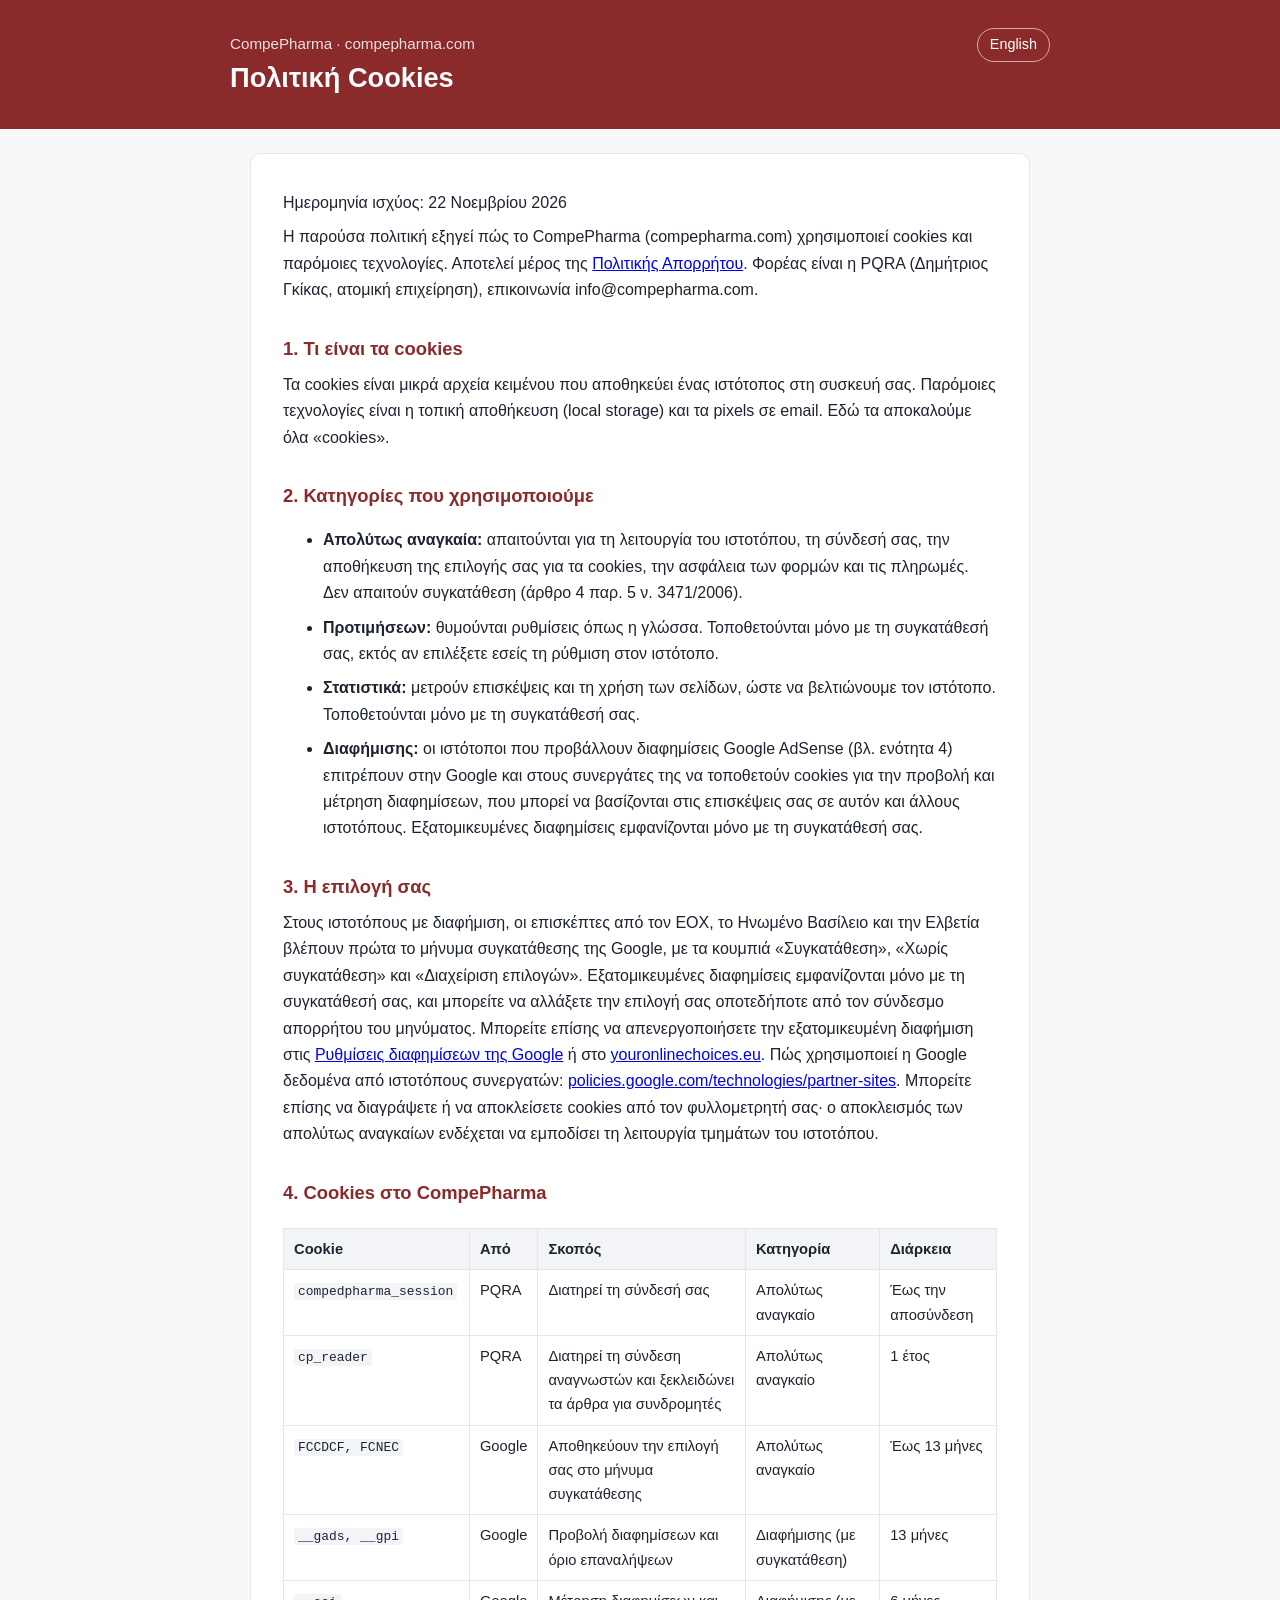
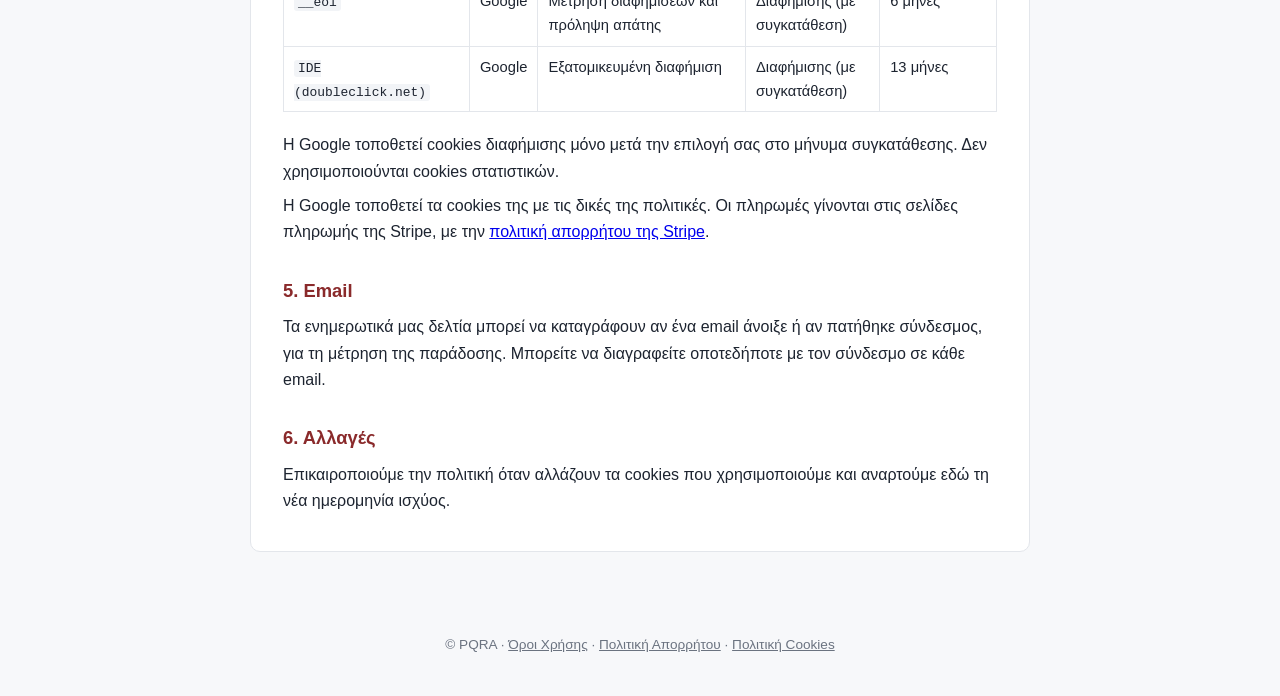
==== static/legal/cookies-el.html @ 8776726a "Add full Terms of Use, Privacy Policy and Cookie Policy (English and Greek) Standalone legal pages a" ====
<!DOCTYPE html>
<html lang="el">
<head>
<meta charset="utf-8">
<meta name="viewport" content="width=device-width,initial-scale=1">
<meta name="tdm-reservation" content="1">
<title>Πολιτική Cookies | CompePharma</title>
<style>
:root{--accent:#8a2a2b}
*{box-sizing:border-box}
body{margin:0;font:16px/1.65 -apple-system,BlinkMacSystemFont,"Segoe UI",Roboto,"Noto Sans",Arial,sans-serif;color:#1d2430;background:#f7f8fa}
header{background:var(--accent);color:#fff;padding:28px 20px}
header .wrap{display:flex;justify-content:space-between;align-items:baseline;gap:16px;flex-wrap:wrap}
header h1{margin:0;font-size:1.7rem;font-weight:650}
header .site{opacity:.85;font-size:.95rem}
header a{color:#fff;border:1px solid rgba(255,255,255,.6);padding:4px 12px;border-radius:999px;text-decoration:none;font-size:.9rem}
.wrap{max-width:820px;margin:0 auto}
main{padding:24px 20px 60px}
.card{background:#fff;border:1px solid #e3e6eb;border-radius:10px;padding:28px 32px;margin-bottom:22px}
nav.toc{font-size:.92rem}
nav.toc ul{columns:2;column-gap:28px;list-style:none;padding:0;margin:8px 0 0}
nav.toc a{color:var(--accent);text-decoration:none}
h2{font-size:1.15rem;margin:30px 0 8px;color:var(--accent)}
.card>h2:first-child{margin-top:0}
.part{font-size:.8rem;letter-spacing:.08em;text-transform:uppercase;color:#6b7380;margin:0 0 10px}
p,li{margin:8px 0}
mark{background:#fff3b0;padding:0 3px;border-radius:3px}
footer{color:#6b7380;font-size:.85rem;text-align:center;padding:0 20px 40px}
@media(max-width:600px){.card{padding:20px}nav.toc ul{columns:1}}
@media print{header{background:none;color:#000}header a,nav.toc{display:none}.card{border:none;padding:0}}

table{border-collapse:collapse;width:100%;font-size:.92rem;margin:12px 0}th,td{border:1px solid #e3e6eb;padding:8px 10px;text-align:left;vertical-align:top}th{background:#f2f4f7}.tw{overflow-x:auto}code{font-size:.88em;background:#f2f4f7;padding:1px 4px;border-radius:3px}footer a{color:inherit}
</style>
</head>
<body>
<header><div class="wrap"><div><div class="site"><a href="/" style="border:0;padding:0;font-size:inherit">CompePharma</a> · compepharma.com</div><h1>Πολιτική Cookies</h1></div>
<a href="/cookies">English</a></div></header>
<main class="wrap"><div class="card"><p>Ημερομηνία ισχύος: 22 Νοεμβρίου 2026</p>
<p>Η παρούσα πολιτική εξηγεί πώς το CompePharma (compepharma.com) χρησιμοποιεί cookies και παρόμοιες τεχνολογίες. Αποτελεί μέρος της <a href="/privacy/el">Πολιτικής Απορρήτου</a>. Φορέας είναι η PQRA (Δημήτριος Γκίκας, ατομική επιχείρηση), επικοινωνία info@compepharma.com.</p>
<h2>1. Τι είναι τα cookies</h2>
<p>Τα cookies είναι μικρά αρχεία κειμένου που αποθηκεύει ένας ιστότοπος στη συσκευή σας. Παρόμοιες τεχνολογίες είναι η τοπική αποθήκευση (local storage) και τα pixels σε email. Εδώ τα αποκαλούμε όλα «cookies».</p>
<h2>2. Κατηγορίες που χρησιμοποιούμε</h2>
<ul>
<li><strong>Απολύτως αναγκαία:</strong> απαιτούνται για τη λειτουργία του ιστοτόπου, τη σύνδεσή σας, την αποθήκευση της επιλογής σας για τα cookies, την ασφάλεια των φορμών και τις πληρωμές. Δεν απαιτούν συγκατάθεση (άρθρο 4 παρ. 5 ν. 3471/2006).</li>
<li><strong>Προτιμήσεων:</strong> θυμούνται ρυθμίσεις όπως η γλώσσα. Τοποθετούνται μόνο με τη συγκατάθεσή σας, εκτός αν επιλέξετε εσείς τη ρύθμιση στον ιστότοπο.</li>
<li><strong>Στατιστικά:</strong> μετρούν επισκέψεις και τη χρήση των σελίδων, ώστε να βελτιώνουμε τον ιστότοπο. Τοποθετούνται μόνο με τη συγκατάθεσή σας.</li>
<li><strong>Διαφήμισης:</strong> οι ιστότοποι που προβάλλουν διαφημίσεις Google AdSense (βλ. ενότητα 4) επιτρέπουν στην Google και στους συνεργάτες της να τοποθετούν cookies για την προβολή και μέτρηση διαφημίσεων, που μπορεί να βασίζονται στις επισκέψεις σας σε αυτόν και άλλους ιστοτόπους. Εξατομικευμένες διαφημίσεις εμφανίζονται μόνο με τη συγκατάθεσή σας.</li>
</ul>
<h2>3. Η επιλογή σας</h2>
<p>Στους ιστοτόπους με διαφήμιση, οι επισκέπτες από τον ΕΟΧ, το Ηνωμένο Βασίλειο και την Ελβετία βλέπουν πρώτα το μήνυμα συγκατάθεσης της Google, με τα κουμπιά «Συγκατάθεση», «Χωρίς συγκατάθεση» και «Διαχείριση επιλογών». Εξατομικευμένες διαφημίσεις εμφανίζονται μόνο με τη συγκατάθεσή σας, και μπορείτε να αλλάξετε την επιλογή σας οποτεδήποτε από τον σύνδεσμο απορρήτου του μηνύματος. Μπορείτε επίσης να απενεργοποιήσετε την εξατομικευμένη διαφήμιση στις <a href="https://adssettings.google.com">Ρυθμίσεις διαφημίσεων της Google</a> ή στο <a href="https://www.youronlinechoices.eu/">youronlinechoices.eu</a>. Πώς χρησιμοποιεί η Google δεδομένα από ιστοτόπους συνεργατών: <a href="https://policies.google.com/technologies/partner-sites">policies.google.com/technologies/partner-sites</a>. Μπορείτε επίσης να διαγράψετε ή να αποκλείσετε cookies από τον φυλλομετρητή σας· ο αποκλεισμός των απολύτως αναγκαίων ενδέχεται να εμποδίσει τη λειτουργία τμημάτων του ιστοτόπου.</p>
<h2>4. Cookies στο CompePharma</h2>
<div class="tw"><table>
<thead>
<tr>
<th>Cookie</th>
<th>Από</th>
<th>Σκοπός</th>
<th>Κατηγορία</th>
<th>Διάρκεια</th>
</tr>
</thead>
<tbody>
<tr>
<td><code>compedpharma_session</code></td>
<td>PQRA</td>
<td>Διατηρεί τη σύνδεσή σας</td>
<td>Απολύτως αναγκαίο</td>
<td>Έως την αποσύνδεση</td>
</tr>
<tr>
<td><code>cp_reader</code></td>
<td>PQRA</td>
<td>Διατηρεί τη σύνδεση αναγνωστών και ξεκλειδώνει τα άρθρα για συνδρομητές</td>
<td>Απολύτως αναγκαίο</td>
<td>1 έτος</td>
</tr>
<tr>
<td><code>FCCDCF, FCNEC</code></td>
<td>Google</td>
<td>Αποθηκεύουν την επιλογή σας στο μήνυμα συγκατάθεσης</td>
<td>Απολύτως αναγκαίο</td>
<td>Έως 13 μήνες</td>
</tr>
<tr>
<td><code>__gads, __gpi</code></td>
<td>Google</td>
<td>Προβολή διαφημίσεων και όριο επαναλήψεων</td>
<td>Διαφήμισης (με συγκατάθεση)</td>
<td>13 μήνες</td>
</tr>
<tr>
<td><code>__eoi</code></td>
<td>Google</td>
<td>Μέτρηση διαφημίσεων και πρόληψη απάτης</td>
<td>Διαφήμισης (με συγκατάθεση)</td>
<td>6 μήνες</td>
</tr>
<tr>
<td><code>IDE (doubleclick.net)</code></td>
<td>Google</td>
<td>Εξατομικευμένη διαφήμιση</td>
<td>Διαφήμισης (με συγκατάθεση)</td>
<td>13 μήνες</td>
</tr>
</tbody>
</table></div>
<p>Η Google τοποθετεί cookies διαφήμισης μόνο μετά την επιλογή σας στο μήνυμα συγκατάθεσης. Δεν χρησιμοποιούνται cookies στατιστικών.</p>
<p>Η Google τοποθετεί τα cookies της με τις δικές της πολιτικές. Οι πληρωμές γίνονται στις σελίδες πληρωμής της Stripe, με την <a href="https://stripe.com/privacy">πολιτική απορρήτου της Stripe</a>.</p>
<h2>5. Email</h2>
<p>Τα ενημερωτικά μας δελτία μπορεί να καταγράφουν αν ένα email άνοιξε ή αν πατήθηκε σύνδεσμος, για τη μέτρηση της παράδοσης. Μπορείτε να διαγραφείτε οποτεδήποτε με τον σύνδεσμο σε κάθε email.</p>
<h2>6. Αλλαγές</h2>
<p>Επικαιροποιούμε την πολιτική όταν αλλάζουν τα cookies που χρησιμοποιούμε και αναρτούμε εδώ τη νέα ημερομηνία ισχύος.</p></div></main>
<footer>© PQRA · <a href="/terms/el">Όροι Χρήσης</a> · <a href="/privacy/el">Πολιτική Απορρήτου</a> · <a href="/cookies/el">Πολιτική Cookies</a></footer>
</body>
</html>
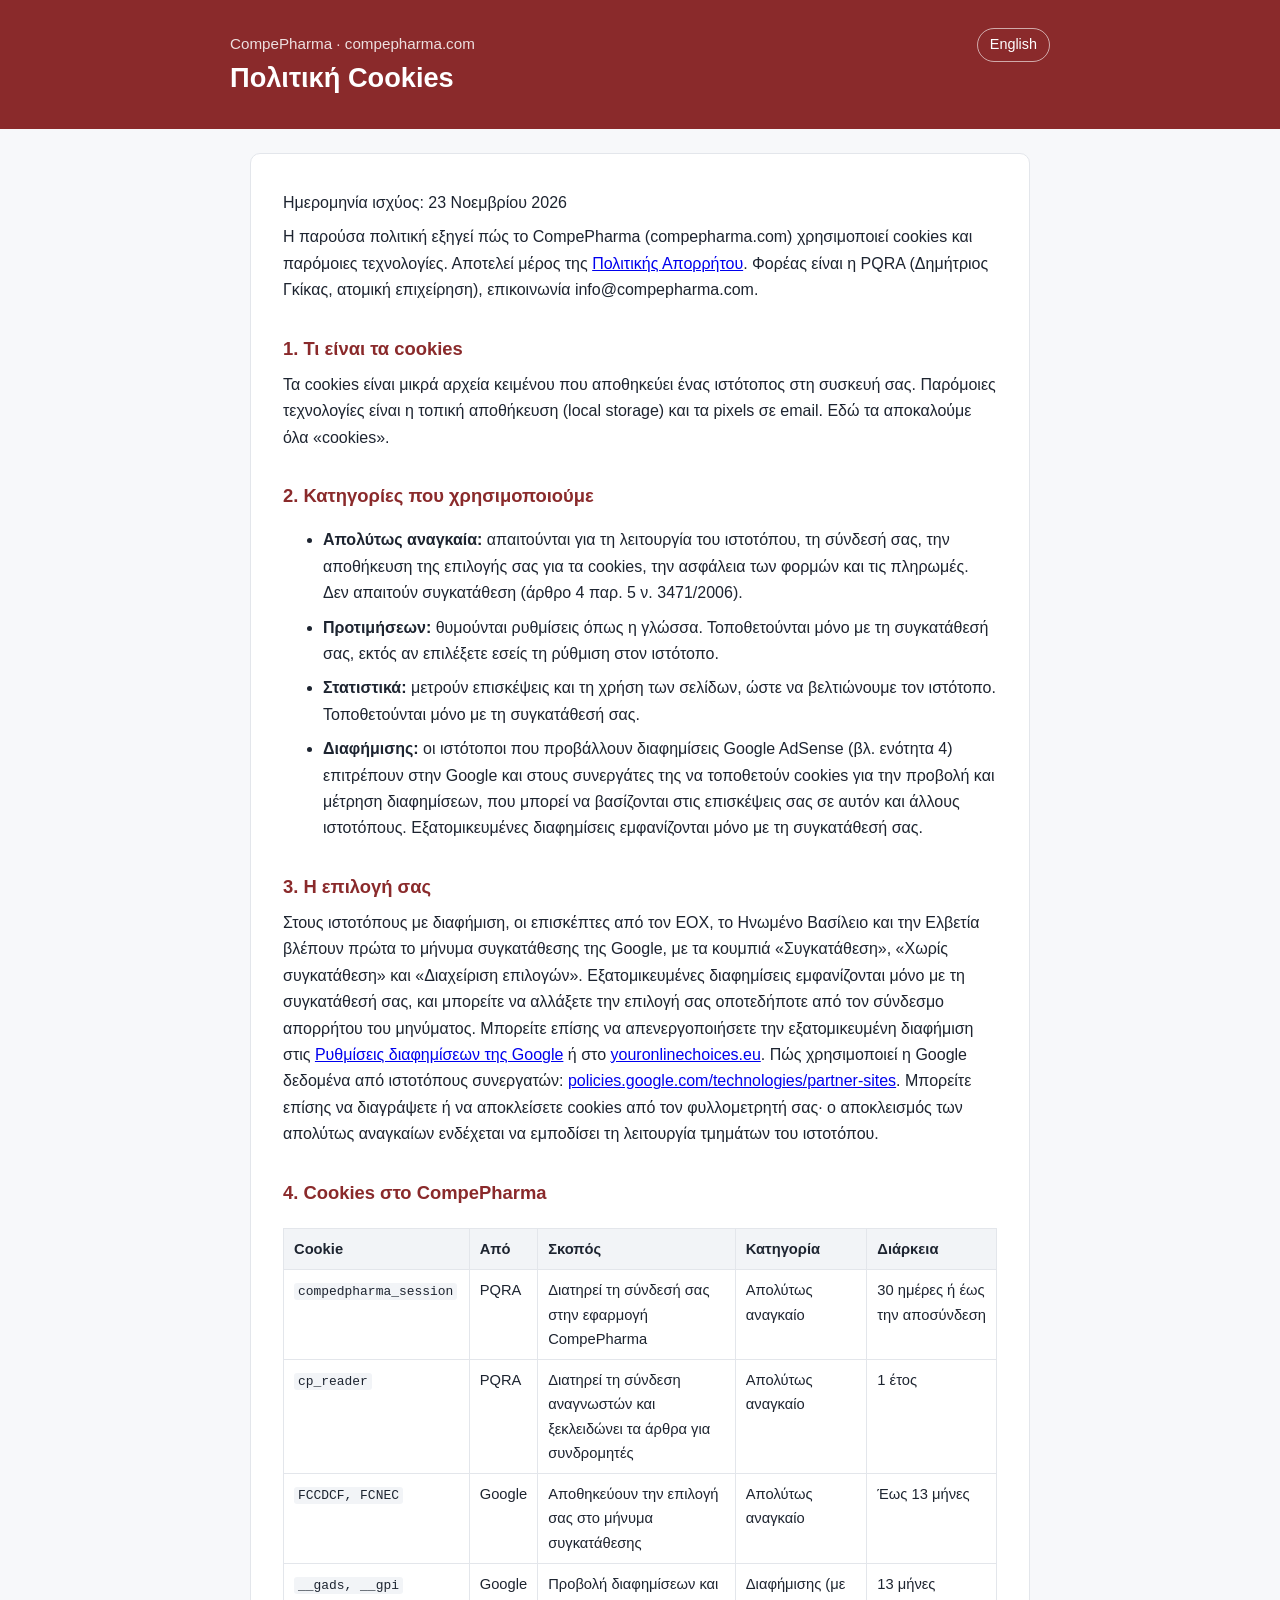
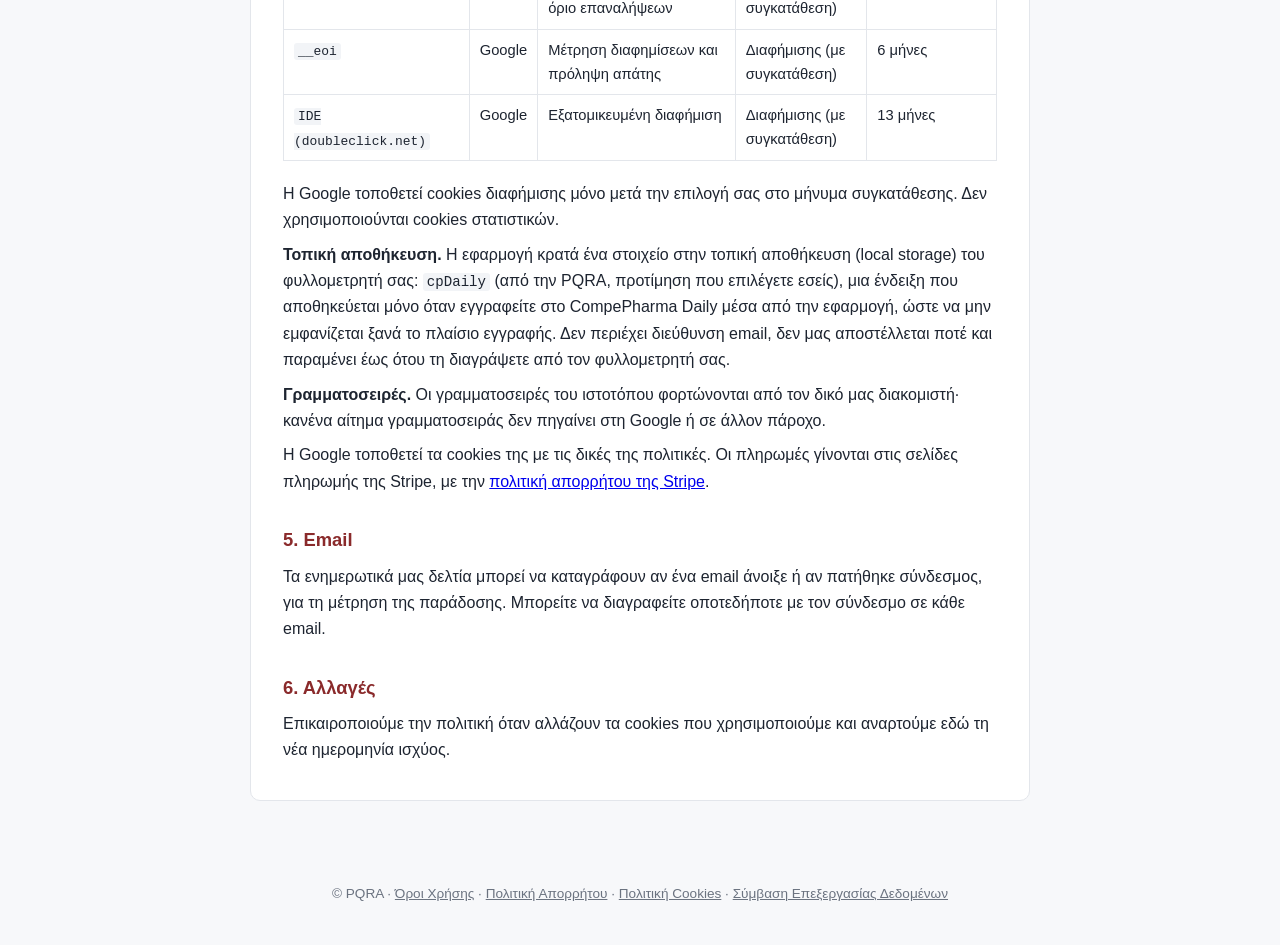
==== commit ca20d16d: "Greek privacy and cookie policies in sync; add Greek DPA Co-Authored-By: Claude Opus 5.5 <noreply@an" ====
--- a/static/legal/cookies-el.html
+++ b/static/legal/cookies-el.html
@@ -35,7 +35,7 @@
 <body>
 <header><div class="wrap"><div><div class="site"><a href="/" style="border:0;padding:0;font-size:inherit">CompePharma</a> · compepharma.com</div><h1>Πολιτική Cookies</h1></div>
 <a href="/cookies">English</a></div></header>
-<main class="wrap"><div class="card"><p>Ημερομηνία ισχύος: 22 Νοεμβρίου 2026</p>
+<main class="wrap"><div class="card"><p>Ημερομηνία ισχύος: 23 Νοεμβρίου 2026</p>
 <p>Η παρούσα πολιτική εξηγεί πώς το CompePharma (compepharma.com) χρησιμοποιεί cookies και παρόμοιες τεχνολογίες. Αποτελεί μέρος της <a href="/privacy/el">Πολιτικής Απορρήτου</a>. Φορέας είναι η PQRA (Δημήτριος Γκίκας, ατομική επιχείρηση), επικοινωνία info@compepharma.com.</p>
 <h2>1. Τι είναι τα cookies</h2>
 <p>Τα cookies είναι μικρά αρχεία κειμένου που αποθηκεύει ένας ιστότοπος στη συσκευή σας. Παρόμοιες τεχνολογίες είναι η τοπική αποθήκευση (local storage) και τα pixels σε email. Εδώ τα αποκαλούμε όλα «cookies».</p>
@@ -63,9 +63,9 @@
 <tr>
 <td><code>compedpharma_session</code></td>
 <td>PQRA</td>
-<td>Διατηρεί τη σύνδεσή σας</td>
+<td>Διατηρεί τη σύνδεσή σας στην εφαρμογή CompePharma</td>
 <td>Απολύτως αναγκαίο</td>
-<td>Έως την αποσύνδεση</td>
+<td>30 ημέρες ή έως την αποσύνδεση</td>
 </tr>
 <tr>
 <td><code>cp_reader</code></td>
@@ -105,11 +105,13 @@
 </tbody>
 </table></div>
 <p>Η Google τοποθετεί cookies διαφήμισης μόνο μετά την επιλογή σας στο μήνυμα συγκατάθεσης. Δεν χρησιμοποιούνται cookies στατιστικών.</p>
+<p><strong>Τοπική αποθήκευση.</strong> Η εφαρμογή κρατά ένα στοιχείο στην τοπική αποθήκευση (local storage) του φυλλομετρητή σας: <code>cpDaily</code> (από την PQRA, προτίμηση που επιλέγετε εσείς), μια ένδειξη που αποθηκεύεται μόνο όταν εγγραφείτε στο CompePharma Daily μέσα από την εφαρμογή, ώστε να μην εμφανίζεται ξανά το πλαίσιο εγγραφής. Δεν περιέχει διεύθυνση email, δεν μας αποστέλλεται ποτέ και παραμένει έως ότου τη διαγράψετε από τον φυλλομετρητή σας.</p>
+<p><strong>Γραμματοσειρές.</strong> Οι γραμματοσειρές του ιστοτόπου φορτώνονται από τον δικό μας διακομιστή· κανένα αίτημα γραμματοσειράς δεν πηγαίνει στη Google ή σε άλλον πάροχο.</p>
 <p>Η Google τοποθετεί τα cookies της με τις δικές της πολιτικές. Οι πληρωμές γίνονται στις σελίδες πληρωμής της Stripe, με την <a href="https://stripe.com/privacy">πολιτική απορρήτου της Stripe</a>.</p>
 <h2>5. Email</h2>
 <p>Τα ενημερωτικά μας δελτία μπορεί να καταγράφουν αν ένα email άνοιξε ή αν πατήθηκε σύνδεσμος, για τη μέτρηση της παράδοσης. Μπορείτε να διαγραφείτε οποτεδήποτε με τον σύνδεσμο σε κάθε email.</p>
 <h2>6. Αλλαγές</h2>
 <p>Επικαιροποιούμε την πολιτική όταν αλλάζουν τα cookies που χρησιμοποιούμε και αναρτούμε εδώ τη νέα ημερομηνία ισχύος.</p></div></main>
-<footer>© PQRA · <a href="/terms/el">Όροι Χρήσης</a> · <a href="/privacy/el">Πολιτική Απορρήτου</a> · <a href="/cookies/el">Πολιτική Cookies</a></footer>
+<footer>© PQRA · <a href="/terms/el">Όροι Χρήσης</a> · <a href="/privacy/el">Πολιτική Απορρήτου</a> · <a href="/cookies/el">Πολιτική Cookies</a> · <a href="/dpa/el">Σύμβαση Επεξεργασίας Δεδομένων</a></footer>
 </body>
 </html>
